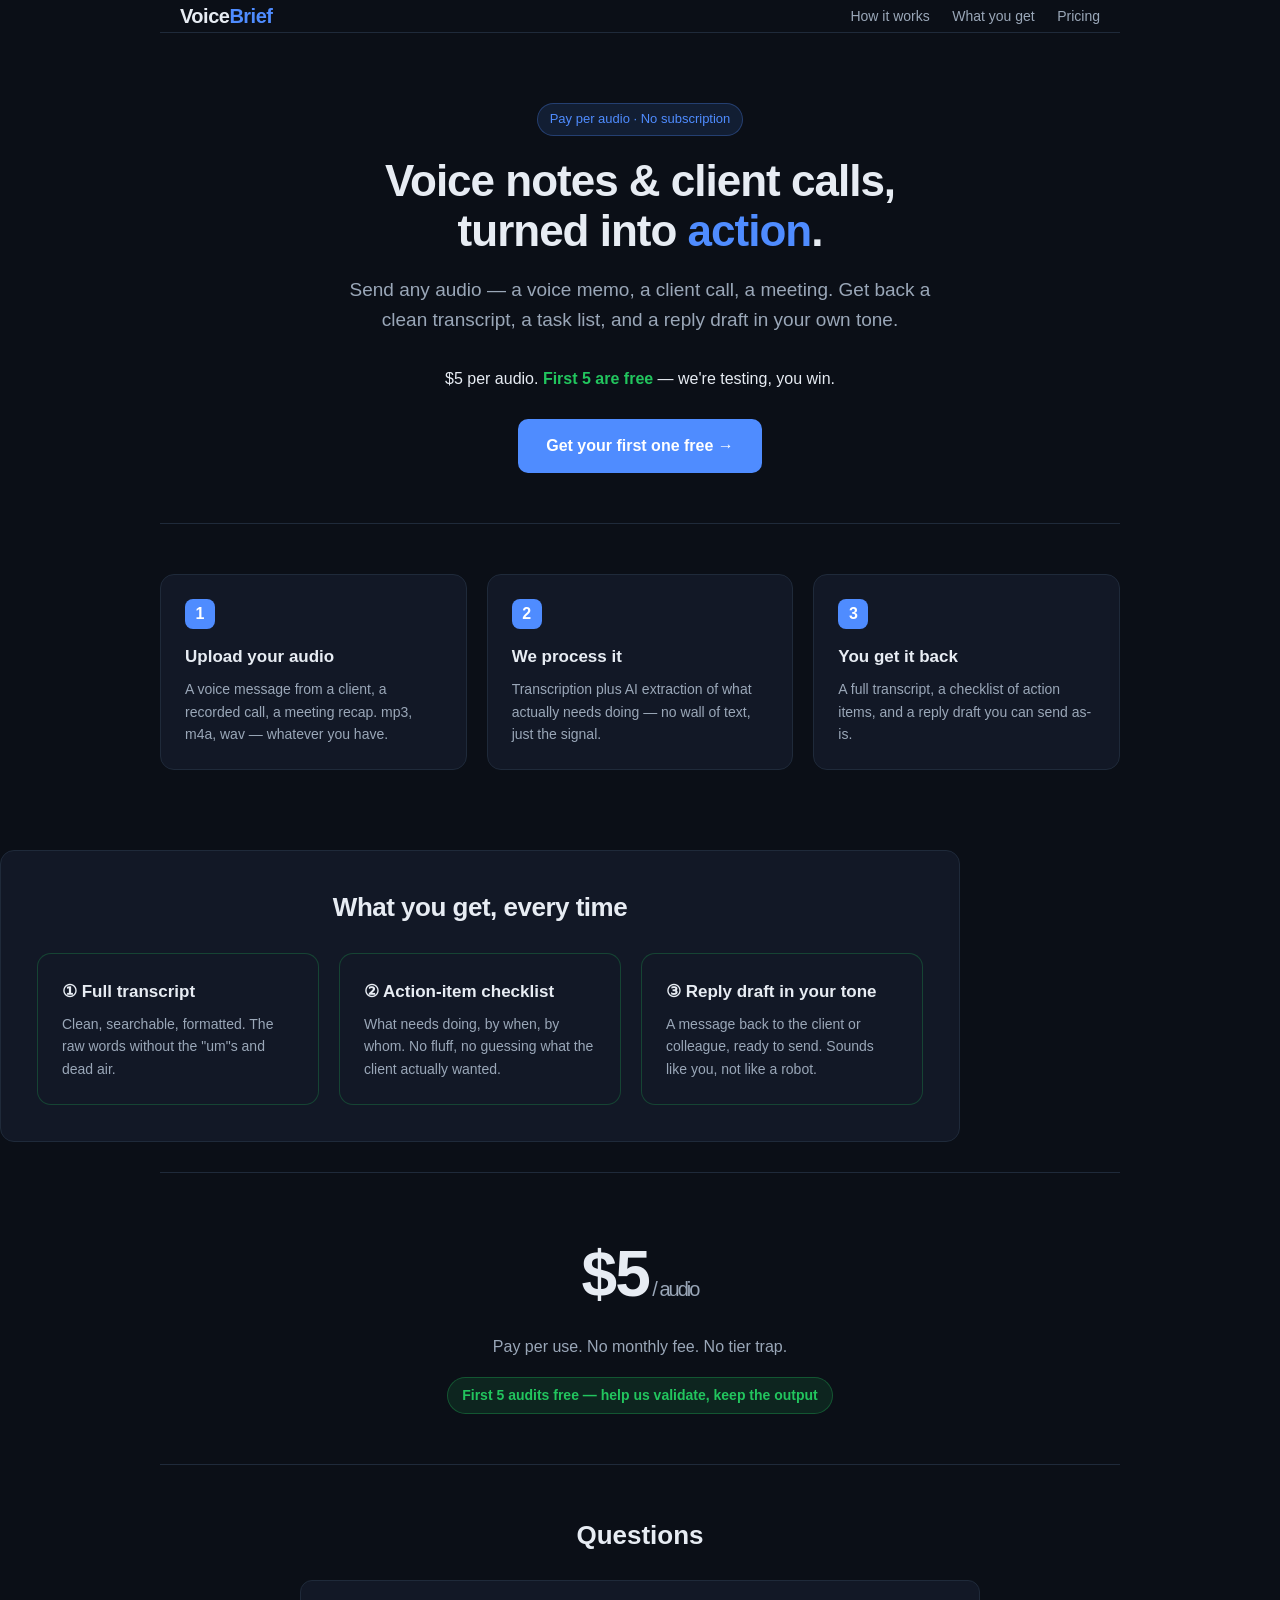
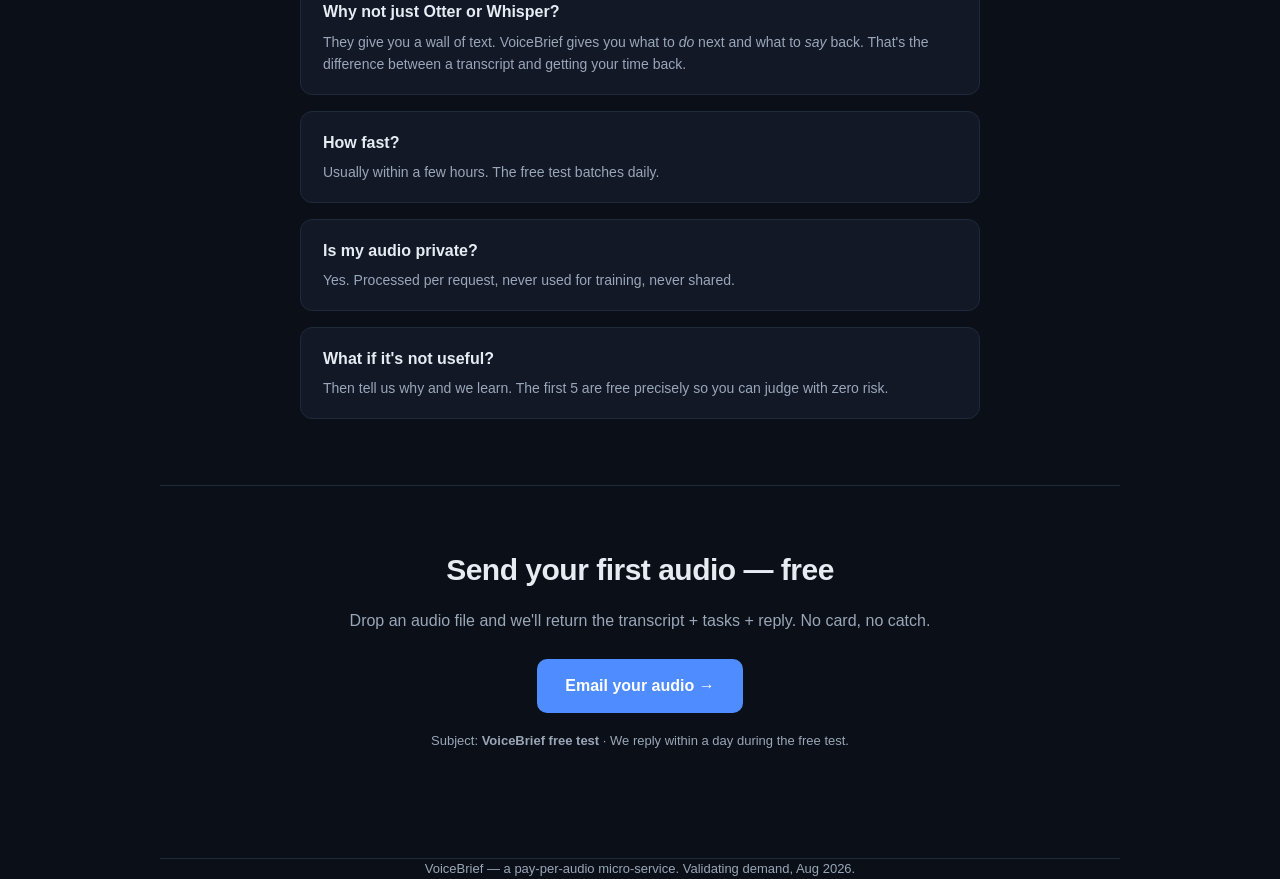
==== index.html @ fd3ccf56 "VoiceBrief landing page" ====
<!DOCTYPE html>
<html lang="en">
<head>
<meta charset="UTF-8">
<meta name="viewport" content="width=device-width, initial-scale=1.0">
<title>VoiceBrief — Voice notes & calls turned into action</title>
<style>
  :root{
    --bg:#0b0f17; --panel:#121826; --line:#1f2a3a; --txt:#e7ecf3;
    --muted:#9aa7b8; --accent:#4f8cff; --accent2:#22c55e; --warn:#f59e0b;
  }
  *{box-sizing:border-box;margin:0;padding:0}
  body{font-family:-apple-system,BlinkMacSystemFont,"Segoe UI",Roboto,Helvetica,Arial,sans-serif;
    background:var(--bg);color:var(--txt);line-height:1.6;-webkit-font-smoothing:antialiased}
  a{color:var(--accent);text-decoration:none}
  .wrap{max-width:960px;margin:0 auto;padding:0 20px}
  header{padding:22px 0;display:flex;justify-content:space-between;align-items:center;border-bottom:1px solid var(--line)}
  .logo{font-weight:800;font-size:20px;letter-spacing:-.5px}
  .logo span{color:var(--accent)}
  nav a{color:var(--muted);margin-left:18px;font-size:14px}
  .hero{padding:70px 0 50px;text-align:center}
  .badge{display:inline-block;background:rgba(79,140,255,.12);color:var(--accent);
    border:1px solid rgba(79,140,255,.3);padding:5px 12px;border-radius:999px;font-size:13px;margin-bottom:20px}
  h1{font-size:44px;line-height:1.15;letter-spacing:-1px;margin-bottom:18px}
  h1 em{font-style:normal;color:var(--accent)}
  .sub{font-size:19px;color:var(--muted);max-width:620px;margin:0 auto 30px}
  .price-line{font-size:16px;color:var(--txt);margin-bottom:28px}
  .price-line b{color:var(--accent2)}
  .cta{display:inline-block;background:var(--accent);color:#fff;padding:14px 28px;border-radius:10px;
    font-weight:700;font-size:16px;transition:.15s}
  .cta:hover{transform:translateY(-2px);box-shadow:0 8px 24px rgba(79,140,255,.35)}
  .steps{padding:50px 0;border-top:1px solid var(--line)}
  .grid3{display:grid;grid-template-columns:repeat(3,1fr);gap:20px}
  .card{background:var(--panel);border:1px solid var(--line);border-radius:14px;padding:24px}
  .card h3{font-size:17px;margin-bottom:8px}
  .card p{color:var(--muted);font-size:14px}
  .num{display:inline-flex;width:30px;height:30px;align-items:center;justify-content:center;
    background:var(--accent);color:#fff;border-radius:8px;font-weight:700;margin-bottom:14px}
  .out{background:var(--panel);border:1px solid var(--line);border-radius:14px;padding:36px;margin:30px 0}
  .out h2{font-size:26px;margin-bottom:24px;text-align:center;letter-spacing:-.5px}
  .out .grid3 .card{border-color:rgba(34,197,94,.25)}
  .pricing{padding:50px 0;border-top:1px solid var(--line);text-align:center}
  .price-big{font-size:64px;font-weight:800;letter-spacing:-2px}
  .price-big small{font-size:20px;color:var(--muted);font-weight:500}
  .pricing p{color:var(--muted);margin-top:8px}
  .free-tag{display:inline-block;background:rgba(34,197,94,.12);color:var(--accent2);
    border:1px solid rgba(34,197,94,.3);padding:6px 14px;border-radius:999px;font-size:14px;margin-top:18px;font-weight:600}
  .faq{padding:50px 0;border-top:1px solid var(--line)}
  .faq h2{font-size:26px;margin-bottom:24px;text-align:center}
  .qa{max-width:680px;margin:0 auto 16px;background:var(--panel);border:1px solid var(--line);border-radius:12px;padding:18px 22px}
  .qa b{color:var(--txt)}
  .qa p{color:var(--muted);font-size:14px;margin-top:6px}
  .cta-section{padding:60px 0 80px;text-align:center;border-top:1px solid var(--line)}
  .cta-section h2{font-size:30px;margin-bottom:14px;letter-spacing:-.5px}
  .cta-section p{color:var(--muted);margin-bottom:26px}
  footer{padding:30px 0;border-top:1px solid var(--line);color:var(--muted);font-size:13px;text-align:center}
  @media(max-width:720px){.grid3{grid-template-columns:1fr}h1{font-size:32px}.sub{font-size:17px}nav{display:none}}
</style>
</head>
<body>
<header class="wrap">
  <div class="logo">Voice<span>Brief</span></div>
  <nav>
    <a href="#how">How it works</a>
    <a href="#out">What you get</a>
    <a href="#pricing">Pricing</a>
  </nav>
</header>

<section class="hero wrap">
  <div class="badge">Pay per audio · No subscription</div>
  <h1>Voice notes &amp; client calls,<br>turned into <em>action</em>.</h1>
  <p class="sub">Send any audio — a voice memo, a client call, a meeting. Get back a clean transcript, a task list, and a reply draft in your own tone.</p>
  <p class="price-line">$5 per audio. <b>First 5 are free</b> — we're testing, you win.</p>
  <a class="cta" href="#get">Get your first one free →</a>
</section>

<section class="steps wrap" id="how">
  <div class="grid3">
    <div class="card">
      <div class="num">1</div>
      <h3>Upload your audio</h3>
      <p>A voice message from a client, a recorded call, a meeting recap. mp3, m4a, wav — whatever you have.</p>
    </div>
    <div class="card">
      <div class="num">2</div>
      <h3>We process it</h3>
      <p>Transcription plus AI extraction of what actually needs doing — no wall of text, just the signal.</p>
    </div>
    <div class="card">
      <div class="num">3</div>
      <h3>You get it back</h3>
      <p>A full transcript, a checklist of action items, and a reply draft you can send as-is.</p>
    </div>
  </div>
</section>

<section class="out wrap" id="out">
  <h2>What you get, every time</h2>
  <div class="grid3">
    <div class="card">
      <h3>① Full transcript</h3>
      <p>Clean, searchable, formatted. The raw words without the "um"s and dead air.</p>
    </div>
    <div class="card">
      <h3>② Action-item checklist</h3>
      <p>What needs doing, by when, by whom. No fluff, no guessing what the client actually wanted.</p>
    </div>
    <div class="card">
      <h3>③ Reply draft in your tone</h3>
      <p>A message back to the client or colleague, ready to send. Sounds like you, not like a robot.</p>
    </div>
  </div>
</section>

<section class="pricing wrap" id="pricing">
  <div class="price-big">$5<small> / audio</small></div>
  <p>Pay per use. No monthly fee. No tier trap.</p>
  <div class="free-tag">First 5 audits free — help us validate, keep the output</div>
</section>

<section class="faq wrap">
  <h2>Questions</h2>
  <div class="qa"><b>Why not just Otter or Whisper?</b><p>They give you a wall of text. VoiceBrief gives you what to <i>do</i> next and what to <i>say</i> back. That's the difference between a transcript and getting your time back.</p></div>
  <div class="qa"><b>How fast?</b><p>Usually within a few hours. The free test batches daily.</p></div>
  <div class="qa"><b>Is my audio private?</b><p>Yes. Processed per request, never used for training, never shared.</p></div>
  <div class="qa"><b>What if it's not useful?</b><p>Then tell us why and we learn. The first 5 are free precisely so you can judge with zero risk.</p></div>
</section>

<section class="cta-section wrap" id="get">
  <h2>Send your first audio — free</h2>
  <p>Drop an audio file and we'll return the transcript + tasks + reply. No card, no catch.</p>
  <a class="cta" href="mailto:3886136362@qq.com?subject=VoiceBrief%20free%20test">Email your audio →</a>
  <p style="margin-top:18px;font-size:13px">Subject: <b>VoiceBrief free test</b> · We reply within a day during the free test.</p>
</section>

<footer class="wrap">
  VoiceBrief — a pay-per-audio micro-service. Validating demand, Aug 2026.
</footer>
</body>
</html>
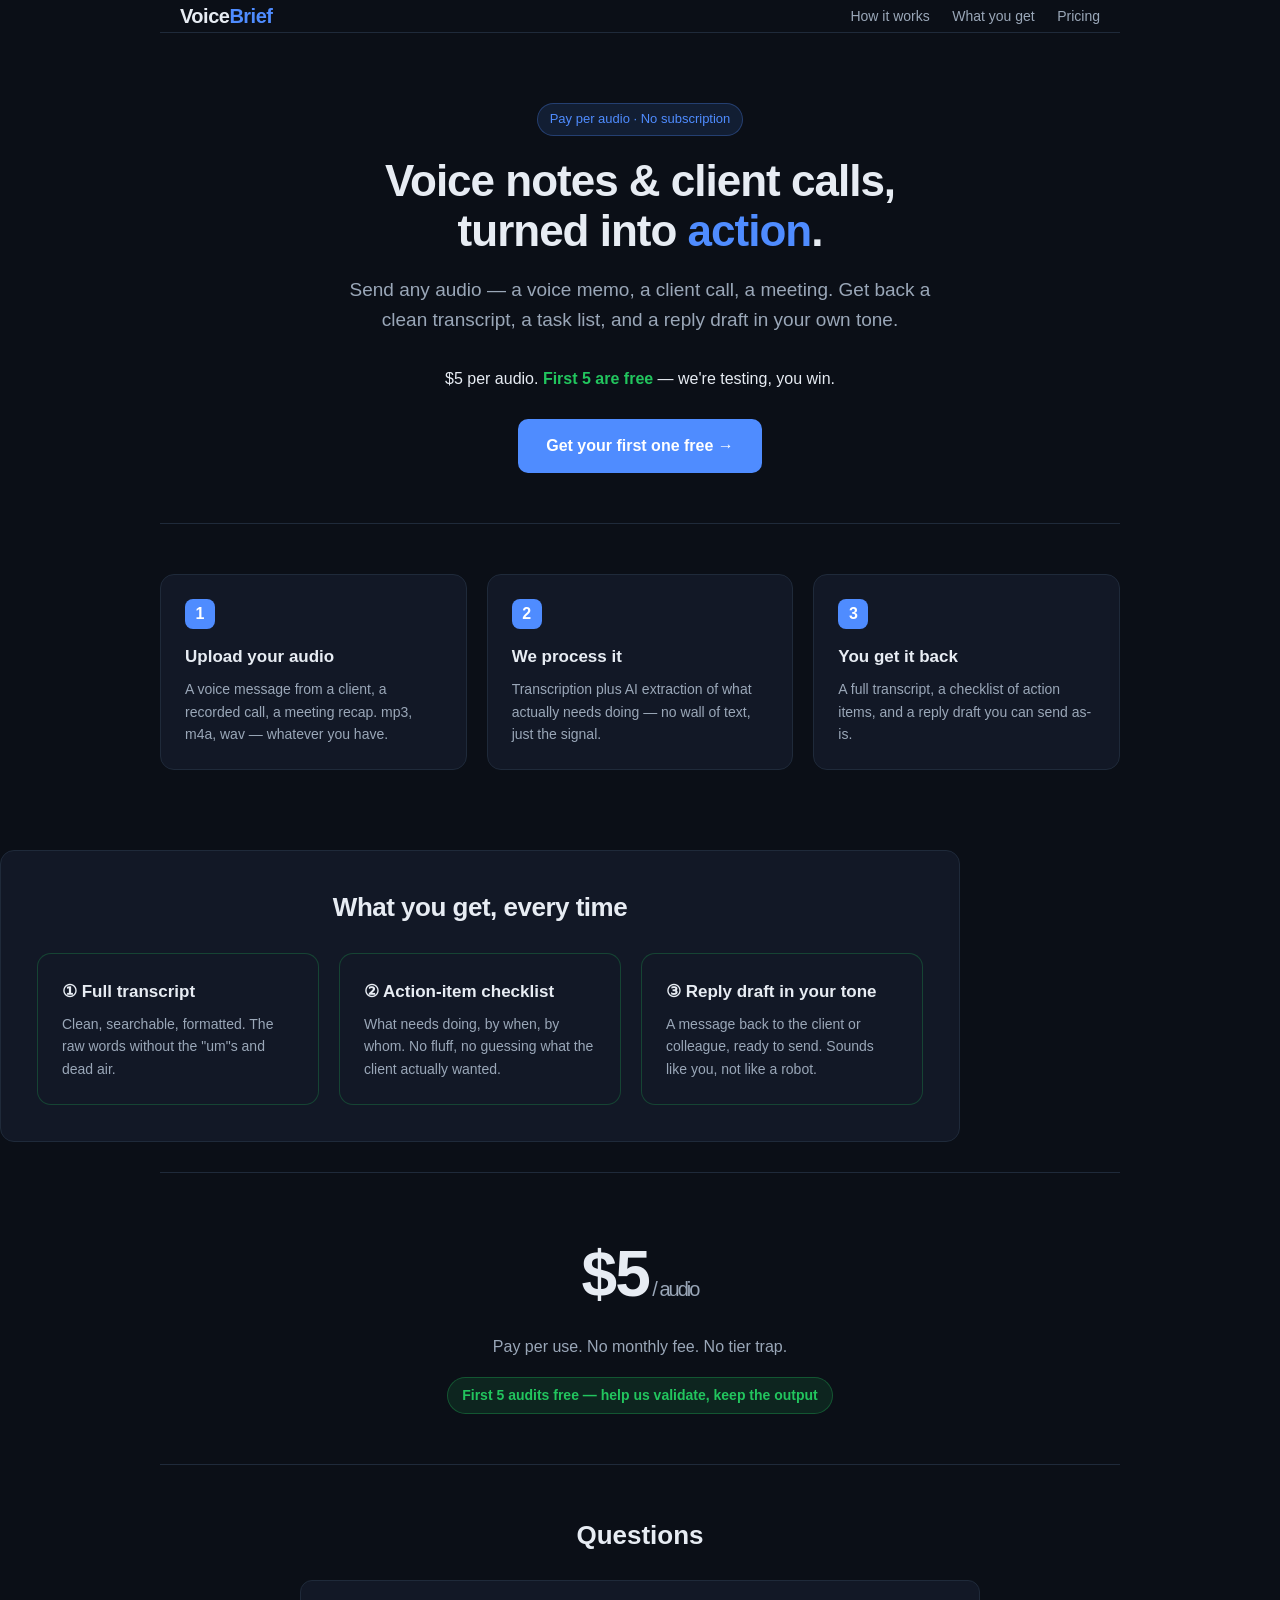
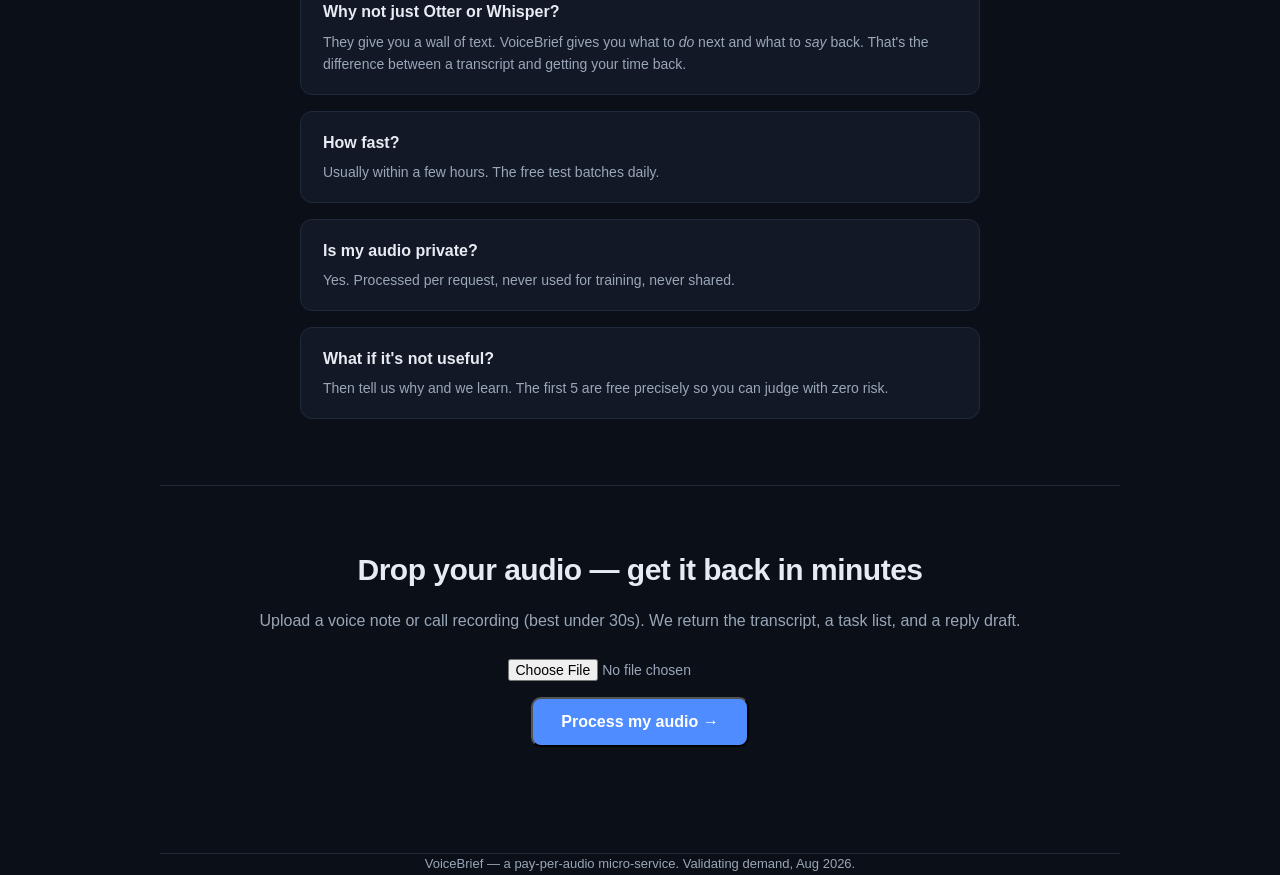
==== commit 39bde33b: "feat: upload UI + backend wiring" ====
--- a/index.html
+++ b/index.html
@@ -128,11 +128,63 @@
 </section>
 
 <section class="cta-section wrap" id="get">
-  <h2>Send your first audio — free</h2>
-  <p>Drop an audio file and we'll return the transcript + tasks + reply. No card, no catch.</p>
-  <a class="cta" href="mailto:3886136362@qq.com?subject=VoiceBrief%20free%20test">Email your audio →</a>
-  <p style="margin-top:18px;font-size:13px">Subject: <b>VoiceBrief free test</b> · We reply within a day during the free test.</p>
+  <h2>Drop your audio — get it back in minutes</h2>
+  <p>Upload a voice note or call recording (best under 30s). We return the transcript, a task list, and a reply draft.</p>
+  <div style="max-width:560px;margin:0 auto">
+    <input type="file" id="audioFile" accept="audio/*" style="display:block;margin:0 auto 16px;color:var(--muted);font-size:14px">
+    <button class="cta" id="processBtn" onclick="processAudio()">Process my audio →</button>
+    <p id="status" style="margin-top:16px;font-size:14px;color:var(--muted)"></p>
+  </div>
+  <div id="result" style="display:none;max-width:680px;margin:30px auto 0;text-align:left;
+    background:var(--panel);border:1px solid var(--line);border-radius:14px;padding:28px">
+    <h3 style="color:var(--accent2);margin-bottom:6px">Transcript</h3>
+    <p id="rTranscript" style="color:var(--muted);font-size:14px;white-space:pre-wrap;margin-bottom:20px"></p>
+    <h3 style="color:var(--accent2);margin-bottom:6px">Action items</h3>
+    <ul id="rActions" style="color:var(--txt);font-size:14px;margin:0 0 20px 18px"></ul>
+    <h3 style="color:var(--accent2);margin-bottom:6px">Reply draft</h3>
+    <div style="display:flex;gap:12px;align-items:flex-start">
+      <textarea id="rReply" readonly style="flex:1;min-height:120px;padding:14px;border:1px solid var(--line);
+        border-radius:12px;font-size:14px;font-family:inherit;background:var(--bg);color:var(--txt);resize:vertical"></textarea>
+    </div>
+    <button onclick="copyReply()" style="margin-top:12px;background:var(--accent);color:#fff;border:none;
+      font-weight:700;padding:10px 20px;border-radius:10px;cursor:pointer">Copy reply</button>
+  </div>
 </section>
+
+<script>
+function copyReply(){
+  var t=document.getElementById('rReply'); t.select(); document.execCommand('copy');
+  var b=event.target; var old=b.textContent; b.textContent='Copied!';
+  setTimeout(function(){b.textContent=old;},1500);
+}
+async function processAudio(){
+  var fileInput=document.getElementById('audioFile');
+  var status=document.getElementById('status');
+  var btn=document.getElementById('processBtn');
+  var f=fileInput.files[0];
+  if(!f){status.textContent='Please choose an audio file first.';return;}
+  if(f.size>25*1024*1024){status.textContent='File too big (max 25MB).';return;}
+  btn.disabled=true; btn.textContent='Processing…'; status.textContent='Uploading and transcribing…';
+  try{
+    var b64=await new Promise(function(res,rej){
+      var r=new FileReader(); r.onload=function(){res(r.result.split(',')[1]);}; r.onerror=rej; r.readAsDataURL(f);
+    });
+    var resp=await fetch('/api/process',{method:'POST',headers:{'Content-Type':'application/json'},
+      body:JSON.stringify({audio:b64})});
+    var data=await resp.json();
+    if(data.error){status.textContent='Error: '+data.error; btn.disabled=false; btn.textContent='Process my audio →'; return;}
+    document.getElementById('rTranscript').textContent=data.transcript||'';
+    var ul=document.getElementById('rActions'); ul.innerHTML='';
+    (data.action_items||[]).forEach(function(it){var li=document.createElement('li');li.textContent=it;ul.appendChild(li);});
+    document.getElementById('rReply').value=data.reply_draft||'';
+    document.getElementById('result').style.display='block';
+    status.textContent='Done.';
+  }catch(e){
+    status.textContent='Network error, try again.';
+  }
+  btn.disabled=false; btn.textContent='Process my audio →';
+}
+</script>
 
 <footer class="wrap">
   VoiceBrief — a pay-per-audio micro-service. Validating demand, Aug 2026.
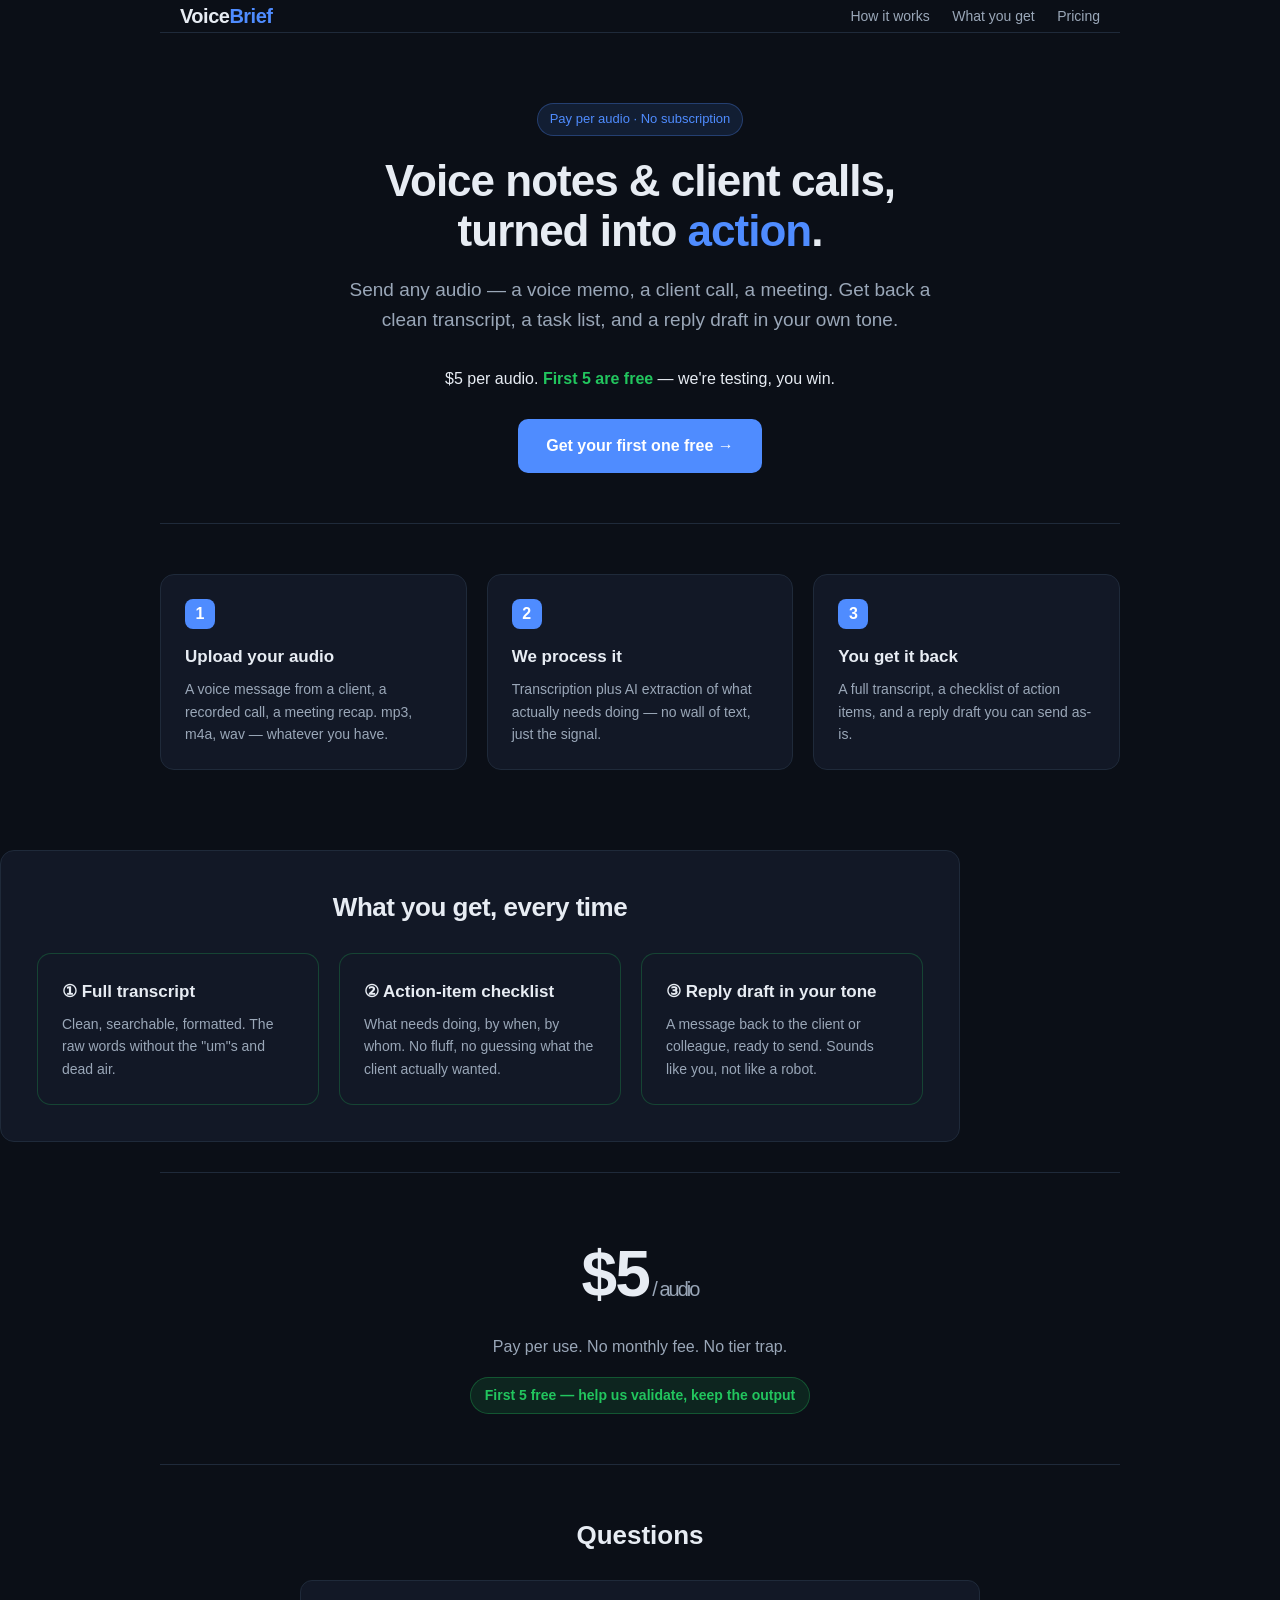
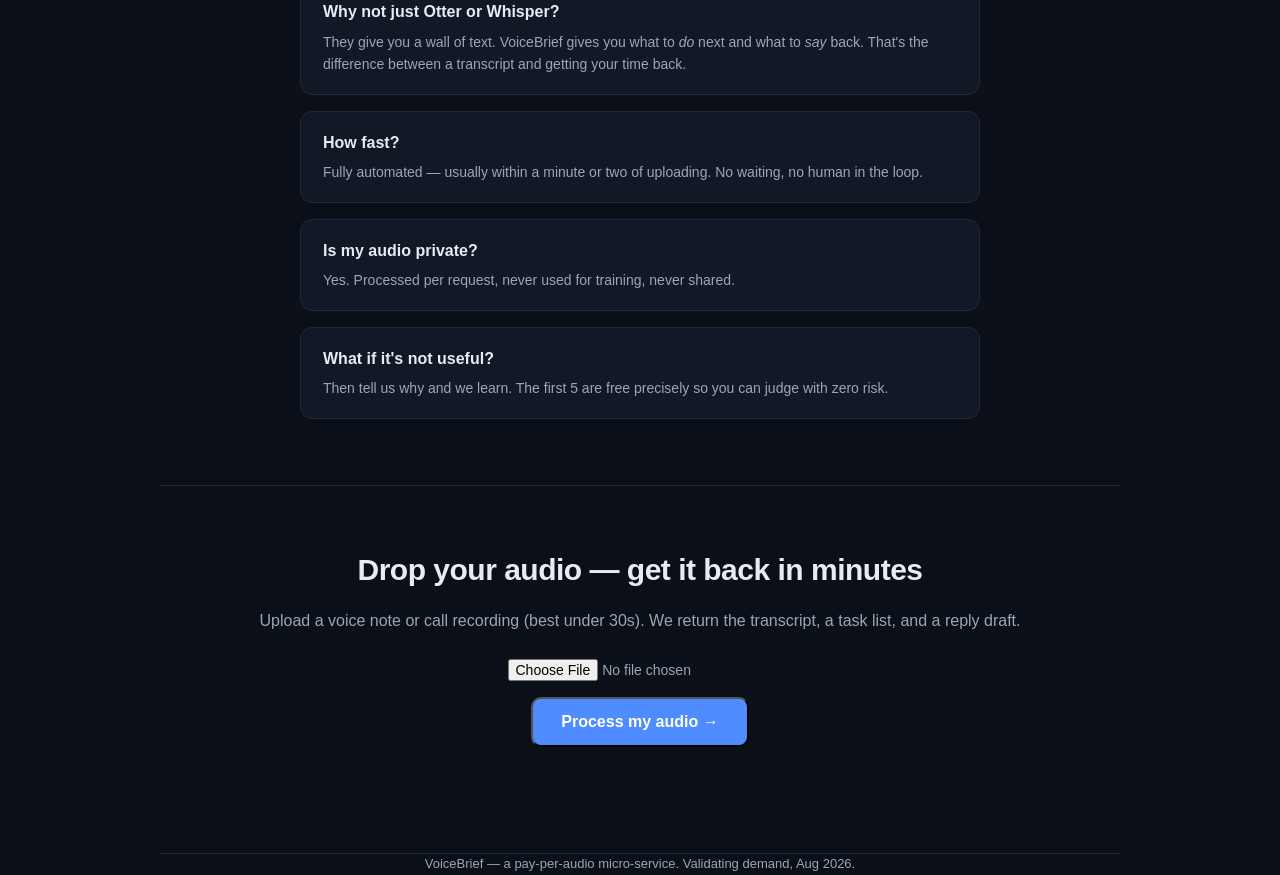
==== commit 503159ab: "fix: live-processing copy + Groq key fallback" ====
--- a/index.html
+++ b/index.html
@@ -116,13 +116,13 @@
 <section class="pricing wrap" id="pricing">
   <div class="price-big">$5<small> / audio</small></div>
   <p>Pay per use. No monthly fee. No tier trap.</p>
-  <div class="free-tag">First 5 audits free — help us validate, keep the output</div>
+  <div class="free-tag">First 5 free — help us validate, keep the output</div>
 </section>
 
 <section class="faq wrap">
   <h2>Questions</h2>
   <div class="qa"><b>Why not just Otter or Whisper?</b><p>They give you a wall of text. VoiceBrief gives you what to <i>do</i> next and what to <i>say</i> back. That's the difference between a transcript and getting your time back.</p></div>
-  <div class="qa"><b>How fast?</b><p>Usually within a few hours. The free test batches daily.</p></div>
+  <div class="qa"><b>How fast?</b><p>Fully automated — usually within a minute or two of uploading. No waiting, no human in the loop.</p></div>
   <div class="qa"><b>Is my audio private?</b><p>Yes. Processed per request, never used for training, never shared.</p></div>
   <div class="qa"><b>What if it's not useful?</b><p>Then tell us why and we learn. The first 5 are free precisely so you can judge with zero risk.</p></div>
 </section>
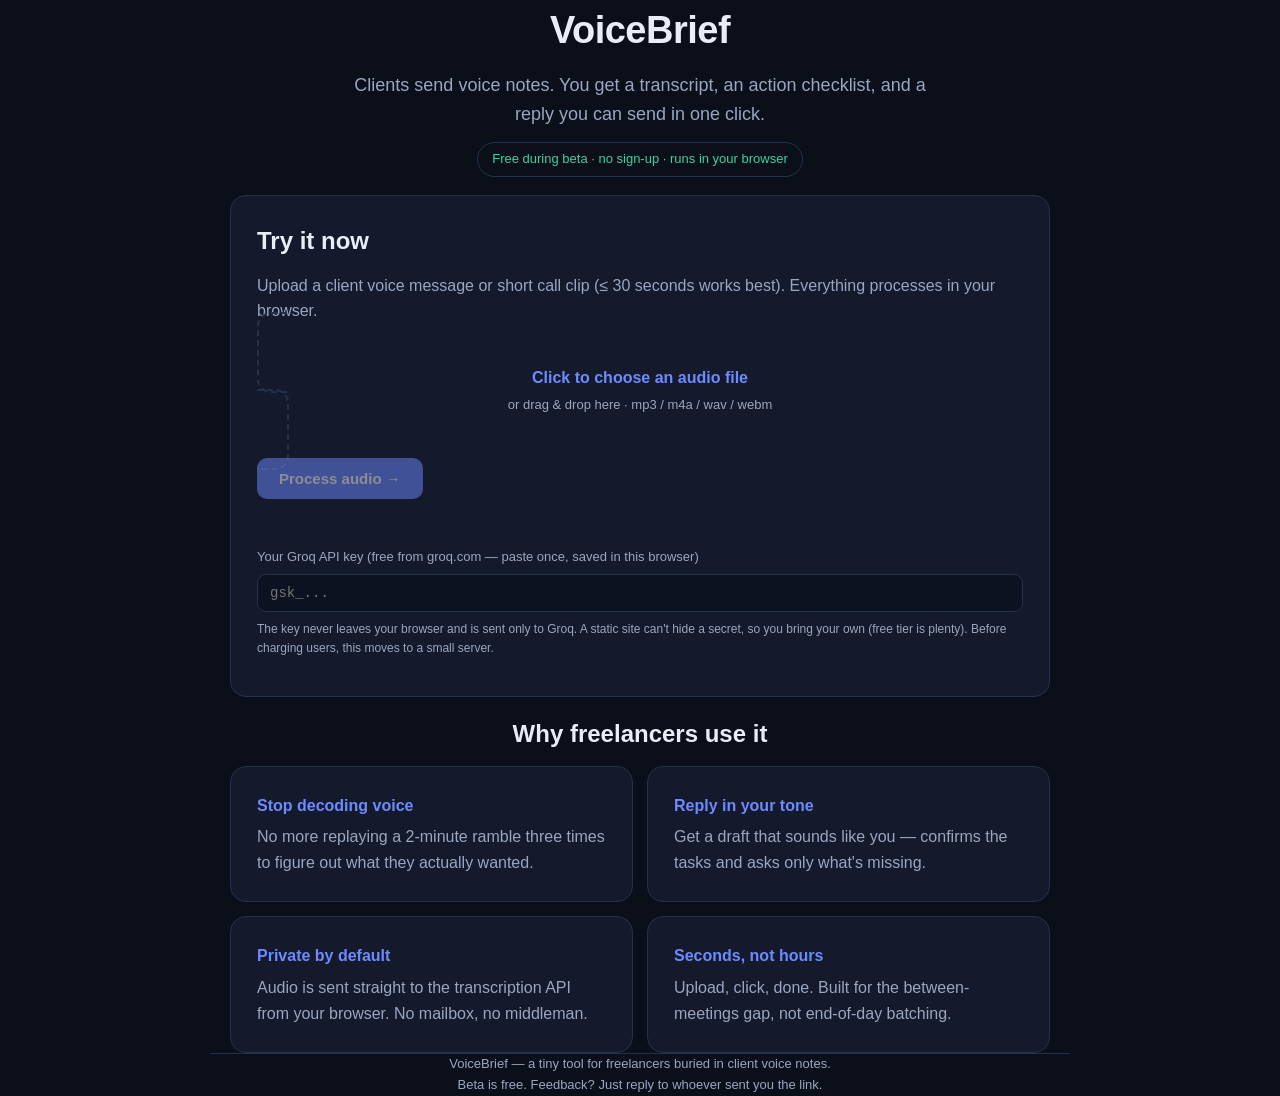
==== commit 85baf8aa: "fix: remove hardcoded key, user provides own Groq key (static-site secret constraint)" ====
--- a/index.html
+++ b/index.html
@@ -1,193 +1,201 @@
 <!DOCTYPE html>
 <html lang="en">
 <head>
-<meta charset="UTF-8">
-<meta name="viewport" content="width=device-width, initial-scale=1.0">
-<title>VoiceBrief — Voice notes & calls turned into action</title>
+<meta charset="UTF-8" />
+<meta name="viewport" content="width=device-width, initial-scale=1.0" />
+<title>VoiceBrief — turn client voice notes into a task list + reply</title>
+<meta name="description" content="Upload a client voice message or call recording. Get a transcript, an action checklist, and a ready-to-send reply draft in seconds." />
 <style>
   :root{
-    --bg:#0b0f17; --panel:#121826; --line:#1f2a3a; --txt:#e7ecf3;
-    --muted:#9aa7b8; --accent:#4f8cff; --accent2:#22c55e; --warn:#f59e0b;
+    --bg:#0b0f1a; --card:#141a2b; --ink:#e8edf7; --muted:#9aa6c0;
+    --accent:#6d8bff; --accent2:#39d3a0; --line:#26304a;
   }
-  *{box-sizing:border-box;margin:0;padding:0}
-  body{font-family:-apple-system,BlinkMacSystemFont,"Segoe UI",Roboto,Helvetica,Arial,sans-serif;
-    background:var(--bg);color:var(--txt);line-height:1.6;-webkit-font-smoothing:antialiased}
-  a{color:var(--accent);text-decoration:none}
-  .wrap{max-width:960px;margin:0 auto;padding:0 20px}
-  header{padding:22px 0;display:flex;justify-content:space-between;align-items:center;border-bottom:1px solid var(--line)}
-  .logo{font-weight:800;font-size:20px;letter-spacing:-.5px}
-  .logo span{color:var(--accent)}
-  nav a{color:var(--muted);margin-left:18px;font-size:14px}
-  .hero{padding:70px 0 50px;text-align:center}
-  .badge{display:inline-block;background:rgba(79,140,255,.12);color:var(--accent);
-    border:1px solid rgba(79,140,255,.3);padding:5px 12px;border-radius:999px;font-size:13px;margin-bottom:20px}
-  h1{font-size:44px;line-height:1.15;letter-spacing:-1px;margin-bottom:18px}
-  h1 em{font-style:normal;color:var(--accent)}
-  .sub{font-size:19px;color:var(--muted);max-width:620px;margin:0 auto 30px}
-  .price-line{font-size:16px;color:var(--txt);margin-bottom:28px}
-  .price-line b{color:var(--accent2)}
-  .cta{display:inline-block;background:var(--accent);color:#fff;padding:14px 28px;border-radius:10px;
-    font-weight:700;font-size:16px;transition:.15s}
-  .cta:hover{transform:translateY(-2px);box-shadow:0 8px 24px rgba(79,140,255,.35)}
-  .steps{padding:50px 0;border-top:1px solid var(--line)}
-  .grid3{display:grid;grid-template-columns:repeat(3,1fr);gap:20px}
-  .card{background:var(--panel);border:1px solid var(--line);border-radius:14px;padding:24px}
-  .card h3{font-size:17px;margin-bottom:8px}
-  .card p{color:var(--muted);font-size:14px}
-  .num{display:inline-flex;width:30px;height:30px;align-items:center;justify-content:center;
-    background:var(--accent);color:#fff;border-radius:8px;font-weight:700;margin-bottom:14px}
-  .out{background:var(--panel);border:1px solid var(--line);border-radius:14px;padding:36px;margin:30px 0}
-  .out h2{font-size:26px;margin-bottom:24px;text-align:center;letter-spacing:-.5px}
-  .out .grid3 .card{border-color:rgba(34,197,94,.25)}
-  .pricing{padding:50px 0;border-top:1px solid var(--line);text-align:center}
-  .price-big{font-size:64px;font-weight:800;letter-spacing:-2px}
-  .price-big small{font-size:20px;color:var(--muted);font-weight:500}
-  .pricing p{color:var(--muted);margin-top:8px}
-  .free-tag{display:inline-block;background:rgba(34,197,94,.12);color:var(--accent2);
-    border:1px solid rgba(34,197,94,.3);padding:6px 14px;border-radius:999px;font-size:14px;margin-top:18px;font-weight:600}
-  .faq{padding:50px 0;border-top:1px solid var(--line)}
-  .faq h2{font-size:26px;margin-bottom:24px;text-align:center}
-  .qa{max-width:680px;margin:0 auto 16px;background:var(--panel);border:1px solid var(--line);border-radius:12px;padding:18px 22px}
-  .qa b{color:var(--txt)}
-  .qa p{color:var(--muted);font-size:14px;margin-top:6px}
-  .cta-section{padding:60px 0 80px;text-align:center;border-top:1px solid var(--line)}
-  .cta-section h2{font-size:30px;margin-bottom:14px;letter-spacing:-.5px}
-  .cta-section p{color:var(--muted);margin-bottom:26px}
-  footer{padding:30px 0;border-top:1px solid var(--line);color:var(--muted);font-size:13px;text-align:center}
-  @media(max-width:720px){.grid3{grid-template-columns:1fr}h1{font-size:32px}.sub{font-size:17px}nav{display:none}}
+  *{box-sizing:border-box}
+  body{margin:0;font-family:-apple-system,BlinkMacSystemFont,"Segoe UI",Roboto,Helvetica,Arial,sans-serif;
+    background:var(--bg);color:var(--ink);line-height:1.6;-webkit-font-smoothing:antialiased}
+  .wrap{max-width:860px;margin:0 auto;padding:0 20px}
+  header{padding:54px 0 26px;text-align:center}
+  h1{font-size:38px;margin:0 0 10px;letter-spacing:-.5px}
+  .sub{color:var(--muted);font-size:18px;max-width:600px;margin:0 auto}
+  .pill{display:inline-block;margin-top:14px;padding:6px 14px;border:1px solid var(--line);
+    border-radius:999px;font-size:13px;color:var(--accent2)}
+  section{padding:30px 0}
+  .card{background:var(--card);border:1px solid var(--line);border-radius:16px;padding:26px;margin:18px 0}
+  h2{font-size:24px;margin:0 0 12px}
+  .drop{border:2px dashed var(--line);border-radius:14px;padding:30px;text-align:center;cursor:pointer;transition:.2s}
+  .drop:hover{border-color:var(--accent);background:#101728}
+  .drop b{color:var(--accent)}
+  input[type=file]{display:none}
+  .row{display:flex;gap:12px;flex-wrap:wrap;align-items:center;margin-top:16px}
+  button{background:var(--accent);color:#fff;border:0;border-radius:10px;padding:12px 22px;
+    font-size:15px;font-weight:600;cursor:pointer;transition:.15s}
+  button:hover{filter:brightness(1.08)}
+  button:disabled{opacity:.5;cursor:not-allowed}
+  .ghost{background:transparent;border:1px solid var(--line);color:var(--ink)}
+  .status{margin-top:14px;font-size:14px;color:var(--muted);min-height:20px}
+  .err{color:#ff7b7b}
+  label.fld{display:block;font-size:13px;color:var(--muted);margin:14px 0 6px}
+  input[type=text],input[type=password]{width:100%;background:#0c1220;border:1px solid var(--line);
+    color:var(--ink);border-radius:9px;padding:10px 12px;font-size:14px;font-family:monospace}
+  .result{margin-top:22px}
+  .block{background:#0c1220;border:1px solid var(--line);border-radius:12px;padding:18px;margin:12px 0}
+  .block h3{margin:0 0 10px;font-size:15px;color:var(--accent2);text-transform:uppercase;letter-spacing:.5px}
+  ul{margin:0;padding-left:20px}
+  li{margin:6px 0}
+  .reply{white-space:pre-wrap}
+  .copy{float:right;font-size:12px;padding:5px 10px}
+  .feat{display:grid;grid-template-columns:1fr 1fr;gap:14px}
+  .feat .card{margin:0}
+  .feat h3{color:var(--accent);font-size:16px;margin:0 0 6px}
+  footer{padding:34px 0 60px;color:var(--muted);font-size:13px;text-align:center;border-top:1px solid var(--line);margin-top:20px}
+  .note{font-size:12px;color:var(--muted);margin-top:8px}
+  @media(max-width:620px){.feat{grid-template-columns:1fr}h1{font-size:30px}}
 </style>
 </head>
 <body>
 <header class="wrap">
-  <div class="logo">Voice<span>Brief</span></div>
-  <nav>
-    <a href="#how">How it works</a>
-    <a href="#out">What you get</a>
-    <a href="#pricing">Pricing</a>
-  </nav>
+  <h1>VoiceBrief</h1>
+  <p class="sub">Clients send voice notes. You get a transcript, an action checklist, and a reply you can send in one click.</p>
+  <span class="pill">Free during beta · no sign-up · runs in your browser</span>
 </header>
 
-<section class="hero wrap">
-  <div class="badge">Pay per audio · No subscription</div>
-  <h1>Voice notes &amp; client calls,<br>turned into <em>action</em>.</h1>
-  <p class="sub">Send any audio — a voice memo, a client call, a meeting. Get back a clean transcript, a task list, and a reply draft in your own tone.</p>
-  <p class="price-line">$5 per audio. <b>First 5 are free</b> — we're testing, you win.</p>
-  <a class="cta" href="#get">Get your first one free →</a>
-</section>
-
-<section class="steps wrap" id="how">
-  <div class="grid3">
-    <div class="card">
-      <div class="num">1</div>
-      <h3>Upload your audio</h3>
-      <p>A voice message from a client, a recorded call, a meeting recap. mp3, m4a, wav — whatever you have.</p>
+<section class="wrap">
+  <div class="card">
+    <h2>Try it now</h2>
+    <p style="color:var(--muted);margin-top:0">Upload a client voice message or short call clip (≤ 30 seconds works best). Everything processes in your browser.</p>
+    <label class="drop" id="drop">
+      <input type="file" id="file" accept="audio/*" />
+      <div><b>Click to choose an audio file</b><br><span style="color:var(--muted);font-size:13px">or drag &amp; drop here · mp3 / m4a / wav / webm</span></div>
+    </label>
+    <div class="row">
+      <button id="go" disabled>Process audio →</button>
+      <span id="fname" style="color:var(--muted);font-size:13px"></span>
     </div>
-    <div class="card">
-      <div class="num">2</div>
-      <h3>We process it</h3>
-      <p>Transcription plus AI extraction of what actually needs doing — no wall of text, just the signal.</p>
-    </div>
-    <div class="card">
-      <div class="num">3</div>
-      <h3>You get it back</h3>
-      <p>A full transcript, a checklist of action items, and a reply draft you can send as-is.</p>
+    <div class="status" id="status"></div>
+
+    <label class="fld">Your Groq API key (free from groq.com — paste once, saved in this browser)</label>
+    <input type="password" id="key" placeholder="gsk_..." />
+    <p class="note">The key never leaves your browser and is sent only to Groq. A static site can't hide a secret, so you bring your own (free tier is plenty). Before charging users, this moves to a small server.</p>
+
+    <div class="result" id="result" style="display:none">
+      <div class="block">
+        <h3>Transcript</h3>
+        <div id="transcript" class="reply"></div>
+      </div>
+      <div class="block">
+        <h3>Action items</h3>
+        <ul id="actions"></ul>
+      </div>
+      <div class="block">
+        <button class="copy ghost" id="copyReply">Copy reply</button>
+        <h3>Reply draft</h3>
+        <div id="reply" class="reply"></div>
+      </div>
     </div>
   </div>
 </section>
 
-<section class="out wrap" id="out">
-  <h2>What you get, every time</h2>
-  <div class="grid3">
-    <div class="card">
-      <h3>① Full transcript</h3>
-      <p>Clean, searchable, formatted. The raw words without the "um"s and dead air.</p>
-    </div>
-    <div class="card">
-      <h3>② Action-item checklist</h3>
-      <p>What needs doing, by when, by whom. No fluff, no guessing what the client actually wanted.</p>
-    </div>
-    <div class="card">
-      <h3>③ Reply draft in your tone</h3>
-      <p>A message back to the client or colleague, ready to send. Sounds like you, not like a robot.</p>
-    </div>
+<section class="wrap">
+  <h2 style="text-align:center">Why freelancers use it</h2>
+  <div class="feat">
+    <div class="card"><h3>Stop decoding voice</h3><p style="color:var(--muted);margin:0">No more replaying a 2-minute ramble three times to figure out what they actually wanted.</p></div>
+    <div class="card"><h3>Reply in your tone</h3><p style="color:var(--muted);margin:0">Get a draft that sounds like you — confirms the tasks and asks only what's missing.</p></div>
+    <div class="card"><h3>Private by default</h3><p style="color:var(--muted);margin:0">Audio is sent straight to the transcription API from your browser. No mailbox, no middleman.</p></div>
+    <div class="card"><h3>Seconds, not hours</h3><p style="color:var(--muted);margin:0">Upload, click, done. Built for the between-meetings gap, not end-of-day batching.</p></div>
   </div>
 </section>
 
-<section class="pricing wrap" id="pricing">
-  <div class="price-big">$5<small> / audio</small></div>
-  <p>Pay per use. No monthly fee. No tier trap.</p>
-  <div class="free-tag">First 5 free — help us validate, keep the output</div>
-</section>
-
-<section class="faq wrap">
-  <h2>Questions</h2>
-  <div class="qa"><b>Why not just Otter or Whisper?</b><p>They give you a wall of text. VoiceBrief gives you what to <i>do</i> next and what to <i>say</i> back. That's the difference between a transcript and getting your time back.</p></div>
-  <div class="qa"><b>How fast?</b><p>Fully automated — usually within a minute or two of uploading. No waiting, no human in the loop.</p></div>
-  <div class="qa"><b>Is my audio private?</b><p>Yes. Processed per request, never used for training, never shared.</p></div>
-  <div class="qa"><b>What if it's not useful?</b><p>Then tell us why and we learn. The first 5 are free precisely so you can judge with zero risk.</p></div>
-</section>
-
-<section class="cta-section wrap" id="get">
-  <h2>Drop your audio — get it back in minutes</h2>
-  <p>Upload a voice note or call recording (best under 30s). We return the transcript, a task list, and a reply draft.</p>
-  <div style="max-width:560px;margin:0 auto">
-    <input type="file" id="audioFile" accept="audio/*" style="display:block;margin:0 auto 16px;color:var(--muted);font-size:14px">
-    <button class="cta" id="processBtn" onclick="processAudio()">Process my audio →</button>
-    <p id="status" style="margin-top:16px;font-size:14px;color:var(--muted)"></p>
-  </div>
-  <div id="result" style="display:none;max-width:680px;margin:30px auto 0;text-align:left;
-    background:var(--panel);border:1px solid var(--line);border-radius:14px;padding:28px">
-    <h3 style="color:var(--accent2);margin-bottom:6px">Transcript</h3>
-    <p id="rTranscript" style="color:var(--muted);font-size:14px;white-space:pre-wrap;margin-bottom:20px"></p>
-    <h3 style="color:var(--accent2);margin-bottom:6px">Action items</h3>
-    <ul id="rActions" style="color:var(--txt);font-size:14px;margin:0 0 20px 18px"></ul>
-    <h3 style="color:var(--accent2);margin-bottom:6px">Reply draft</h3>
-    <div style="display:flex;gap:12px;align-items:flex-start">
-      <textarea id="rReply" readonly style="flex:1;min-height:120px;padding:14px;border:1px solid var(--line);
-        border-radius:12px;font-size:14px;font-family:inherit;background:var(--bg);color:var(--txt);resize:vertical"></textarea>
-    </div>
-    <button onclick="copyReply()" style="margin-top:12px;background:var(--accent);color:#fff;border:none;
-      font-weight:700;padding:10px 20px;border-radius:10px;cursor:pointer">Copy reply</button>
-  </div>
-</section>
+<footer class="wrap">
+  VoiceBrief — a tiny tool for freelancers buried in client voice notes.<br>
+  Beta is free. Feedback? Just reply to whoever sent you the link.
+</footer>
 
 <script>
-function copyReply(){
-  var t=document.getElementById('rReply'); t.select(); document.execCommand('copy');
-  var b=event.target; var old=b.textContent; b.textContent='Copied!';
-  setTimeout(function(){b.textContent=old;},1500);
+// Static site can't hide a secret, so the user provides their own Groq key.
+// Remember it in this browser so they only paste once.
+const keyInput = document.getElementById('key');
+const SAVED = localStorage.getItem('vb_groq_key');
+if (SAVED) keyInput.value = SAVED;
+keyInput.addEventListener('change', () => localStorage.setItem('vb_groq_key', keyInput.value.trim()));
+
+const fileInput = document.getElementById('file');
+const goBtn = document.getElementById('go');
+const statusEl = document.getElementById('status');
+const drop = document.getElementById('drop');
+const fnameEl = document.getElementById('fname');
+let chosenFile = null;
+
+fileInput.addEventListener('change', e => {
+  chosenFile = e.target.files[0];
+  if (chosenFile) { goBtn.disabled = false; fnameEl.textContent = chosenFile.name; statusEl.textContent=''; }
+});
+['dragover','dragenter'].forEach(ev=>drop.addEventListener(ev,e=>{e.preventDefault();drop.style.borderColor='var(--accent)'}));
+['dragleave','drop'].forEach(ev=>drop.addEventListener(ev,e=>{e.preventDefault();drop.style.borderColor='var(--line)'}));
+drop.addEventListener('drop', e => {
+  if (e.dataTransfer.files[0]) { chosenFile = e.dataTransfer.files[0]; goBtn.disabled=false; fnameEl.textContent=chosenFile.name; }
+});
+
+function setStatus(msg, isErr){ statusEl.textContent = msg; statusEl.className = 'status' + (isErr?' err':''); }
+
+async function transcribe(key, file){
+  const fd = new FormData();
+  fd.append('model','whisper-large-v3');
+  fd.append('file', file);
+  const r = await fetch('https://api.groq.com/openai/v1/audio/transcriptions',{
+    method:'POST', headers:{Authorization:'Bearer '+key}, body:fd
+  });
+  if(!r.ok){ const t=await r.text(); throw new Error('Transcription failed: '+t.slice(0,200)); }
+  const j = await r.json();
+  return j.text || '';
 }
-async function processAudio(){
-  var fileInput=document.getElementById('audioFile');
-  var status=document.getElementById('status');
-  var btn=document.getElementById('processBtn');
-  var f=fileInput.files[0];
-  if(!f){status.textContent='Please choose an audio file first.';return;}
-  if(f.size>25*1024*1024){status.textContent='File too big (max 25MB).';return;}
-  btn.disabled=true; btn.textContent='Processing…'; status.textContent='Uploading and transcribing…';
+
+async function draft(key, transcript){
+  const sys = "You are an assistant for freelancers. Given a transcript of a client voice message, return strict JSON with exactly two keys: 'action_items' (an array of short strings, each a concrete task, include any deadline mentioned) and 'reply_draft' (a short, natural professional reply the freelancer can send — confirm the tasks, friendly tone, and ask only the clarifying question that is genuinely missing).";
+  const r = await fetch('https://api.groq.com/openai/v1/chat/completions',{
+    method:'POST',
+    headers:{Authorization:'Bearer '+key,'Content-Type':'application/json'},
+    body: JSON.stringify({
+      model:'llama-3.3-70b-versatile',
+      response_format:{type:'json_object'},
+      messages:[
+        {role:'system',content:sys},
+        {role:'user',content:transcript}
+      ]
+    })
+  });
+  if(!r.ok){ const t=await r.text(); throw new Error('Draft failed: '+t.slice(0,200)); }
+  const j = await r.json();
+  return JSON.parse(j.choices[0].message.content);
+}
+
+goBtn.addEventListener('click', async () => {
+  const key = document.getElementById('key').value.trim();
+  if(!key){ setStatus('Please enter a Groq API key.', true); return; }
+  if(!chosenFile){ setStatus('Choose an audio file first.', true); return; }
+  goBtn.disabled = true;
   try{
-    var b64=await new Promise(function(res,rej){
-      var r=new FileReader(); r.onload=function(){res(r.result.split(',')[1]);}; r.onerror=rej; r.readAsDataURL(f);
-    });
-    var resp=await fetch('/api/process',{method:'POST',headers:{'Content-Type':'application/json'},
-      body:JSON.stringify({audio:b64})});
-    var data=await resp.json();
-    if(data.error){status.textContent='Error: '+data.error; btn.disabled=false; btn.textContent='Process my audio →'; return;}
-    document.getElementById('rTranscript').textContent=data.transcript||'';
-    var ul=document.getElementById('rActions'); ul.innerHTML='';
-    (data.action_items||[]).forEach(function(it){var li=document.createElement('li');li.textContent=it;ul.appendChild(li);});
-    document.getElementById('rReply').value=data.reply_draft||'';
+    setStatus('Transcribing audio…');
+    const tx = await transcribe(key, chosenFile);
+    if(!tx.trim()){ setStatus('No speech detected. Try a clearer clip.', true); goBtn.disabled=false; return; }
+    document.getElementById('transcript').textContent = tx;
+    setStatus('Drafting your reply…');
+    const out = await draft(key, tx);
+    const ul = document.getElementById('actions'); ul.innerHTML='';
+    (out.action_items||[]).forEach(it=>{ const li=document.createElement('li'); li.textContent=it; ul.appendChild(li); });
+    document.getElementById('reply').textContent = out.reply_draft || '';
     document.getElementById('result').style.display='block';
-    status.textContent='Done.';
-  }catch(e){
-    status.textContent='Network error, try again.';
+    setStatus('Done.');
+  }catch(err){
+    setStatus(err.message, true);
+  }finally{
+    goBtn.disabled = false;
   }
-  btn.disabled=false; btn.textContent='Process my audio →';
-}
+});
+
+document.getElementById('copyReply').addEventListener('click', () => {
+  const t = document.getElementById('reply').textContent;
+  navigator.clipboard.writeText(t).then(()=>{ setStatus('Reply copied.'); });
+});
 </script>
-
-<footer class="wrap">
-  VoiceBrief — a pay-per-audio micro-service. Validating demand, Aug 2026.
-</footer>
 </body>
 </html>
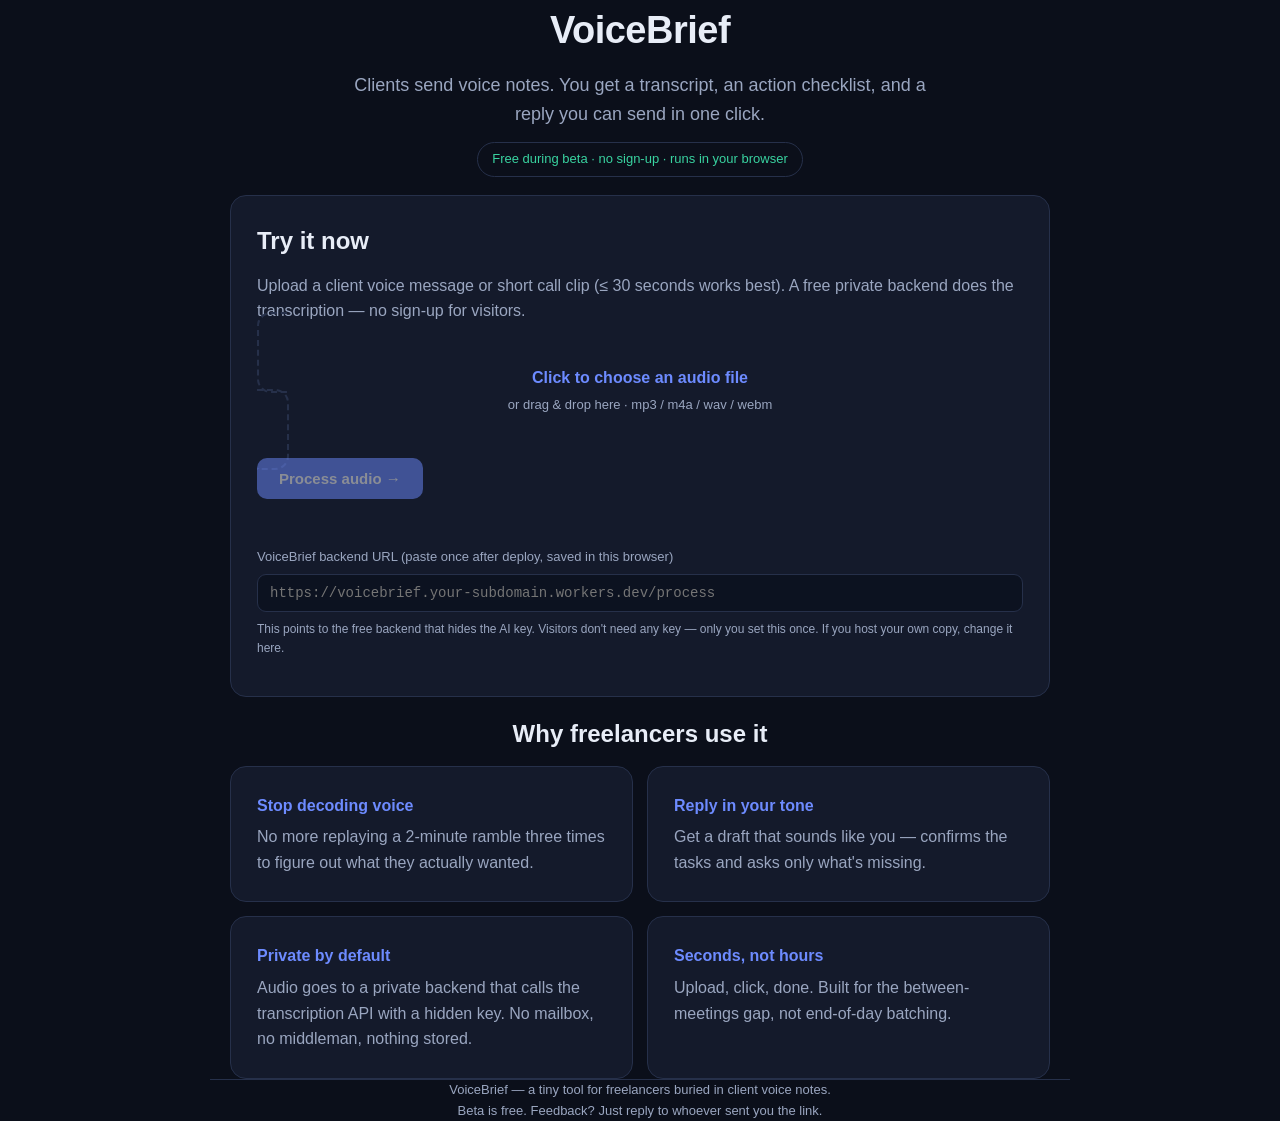
==== commit 39a5784e: "feat: move AI key to Cloudflare Worker backend (key hidden from visitors)" ====
--- a/index.html
+++ b/index.html
@@ -62,7 +62,7 @@
 <section class="wrap">
   <div class="card">
     <h2>Try it now</h2>
-    <p style="color:var(--muted);margin-top:0">Upload a client voice message or short call clip (≤ 30 seconds works best). Everything processes in your browser.</p>
+    <p style="color:var(--muted);margin-top:0">Upload a client voice message or short call clip (≤ 30 seconds works best). A free private backend does the transcription — no sign-up for visitors.</p>
     <label class="drop" id="drop">
       <input type="file" id="file" accept="audio/*" />
       <div><b>Click to choose an audio file</b><br><span style="color:var(--muted);font-size:13px">or drag &amp; drop here · mp3 / m4a / wav / webm</span></div>
@@ -73,9 +73,9 @@
     </div>
     <div class="status" id="status"></div>
 
-    <label class="fld">Your Groq API key (free from groq.com — paste once, saved in this browser)</label>
-    <input type="password" id="key" placeholder="gsk_..." />
-    <p class="note">The key never leaves your browser and is sent only to Groq. A static site can't hide a secret, so you bring your own (free tier is plenty). Before charging users, this moves to a small server.</p>
+    <label class="fld">VoiceBrief backend URL (paste once after deploy, saved in this browser)</label>
+    <input type="text" id="api" placeholder="https://voicebrief.your-subdomain.workers.dev/process" />
+    <p class="note">This points to the free backend that hides the AI key. Visitors don't need any key — only you set this once. If you host your own copy, change it here.</p>
 
     <div class="result" id="result" style="display:none">
       <div class="block">
@@ -100,7 +100,7 @@
   <div class="feat">
     <div class="card"><h3>Stop decoding voice</h3><p style="color:var(--muted);margin:0">No more replaying a 2-minute ramble three times to figure out what they actually wanted.</p></div>
     <div class="card"><h3>Reply in your tone</h3><p style="color:var(--muted);margin:0">Get a draft that sounds like you — confirms the tasks and asks only what's missing.</p></div>
-    <div class="card"><h3>Private by default</h3><p style="color:var(--muted);margin:0">Audio is sent straight to the transcription API from your browser. No mailbox, no middleman.</p></div>
+    <div class="card"><h3>Private by default</h3><p style="color:var(--muted);margin:0">Audio goes to a private backend that calls the transcription API with a hidden key. No mailbox, no middleman, nothing stored.</p></div>
     <div class="card"><h3>Seconds, not hours</h3><p style="color:var(--muted);margin:0">Upload, click, done. Built for the between-meetings gap, not end-of-day batching.</p></div>
   </div>
 </section>
@@ -111,12 +111,12 @@
 </footer>
 
 <script>
-// Static site can't hide a secret, so the user provides their own Groq key.
-// Remember it in this browser so they only paste once.
-const keyInput = document.getElementById('key');
-const SAVED = localStorage.getItem('vb_groq_key');
-if (SAVED) keyInput.value = SAVED;
-keyInput.addEventListener('change', () => localStorage.setItem('vb_groq_key', keyInput.value.trim()));
+// The backend (Cloudflare Worker) holds the AI key. Visitor just pastes the
+// backend URL once; it's remembered in this browser.
+const apiInput = document.getElementById('api');
+const SAVED_API = localStorage.getItem('vb_api');
+if (SAVED_API) apiInput.value = SAVED_API;
+apiInput.addEventListener('change', () => localStorage.setItem('vb_api', apiInput.value.trim()));
 
 const fileInput = document.getElementById('file');
 const goBtn = document.getElementById('go');
@@ -137,49 +137,37 @@
 
 function setStatus(msg, isErr){ statusEl.textContent = msg; statusEl.className = 'status' + (isErr?' err':''); }
 
-async function transcribe(key, file){
-  const fd = new FormData();
-  fd.append('model','whisper-large-v3');
-  fd.append('file', file);
-  const r = await fetch('https://api.groq.com/openai/v1/audio/transcriptions',{
-    method:'POST', headers:{Authorization:'Bearer '+key}, body:fd
+async function readFileAsDataURL(file){
+  return new Promise((res, rej) => {
+    const fr = new FileReader();
+    fr.onload = () => res(fr.result);
+    fr.onerror = rej;
+    fr.readAsDataURL(file);
   });
-  if(!r.ok){ const t=await r.text(); throw new Error('Transcription failed: '+t.slice(0,200)); }
-  const j = await r.json();
-  return j.text || '';
 }
 
-async function draft(key, transcript){
-  const sys = "You are an assistant for freelancers. Given a transcript of a client voice message, return strict JSON with exactly two keys: 'action_items' (an array of short strings, each a concrete task, include any deadline mentioned) and 'reply_draft' (a short, natural professional reply the freelancer can send — confirm the tasks, friendly tone, and ask only the clarifying question that is genuinely missing).";
-  const r = await fetch('https://api.groq.com/openai/v1/chat/completions',{
+async function processAudio(apiUrl, dataURL, mime){
+  const r = await fetch(apiUrl, {
     method:'POST',
-    headers:{Authorization:'Bearer '+key,'Content-Type':'application/json'},
-    body: JSON.stringify({
-      model:'llama-3.3-70b-versatile',
-      response_format:{type:'json_object'},
-      messages:[
-        {role:'system',content:sys},
-        {role:'user',content:transcript}
-      ]
-    })
+    headers:{'Content-Type':'application/json'},
+    body: JSON.stringify({ audio: dataURL, mime })
   });
-  if(!r.ok){ const t=await r.text(); throw new Error('Draft failed: '+t.slice(0,200)); }
-  const j = await r.json();
-  return JSON.parse(j.choices[0].message.content);
+  if(!r.ok){ const t=await r.text(); throw new Error('Backend error: '+t.slice(0,200)); }
+  return await r.json();
 }
 
 goBtn.addEventListener('click', async () => {
-  const key = document.getElementById('key').value.trim();
-  if(!key){ setStatus('Please enter a Groq API key.', true); return; }
+  const apiUrl = (document.getElementById('api').value.trim() || '').replace(/\/$/, '') + '/process';
+  if(!document.getElementById('api').value.trim()){ setStatus('Paste the VoiceBrief backend URL first (see the note above).', true); return; }
   if(!chosenFile){ setStatus('Choose an audio file first.', true); return; }
   goBtn.disabled = true;
   try{
-    setStatus('Transcribing audio…');
-    const tx = await transcribe(key, chosenFile);
-    if(!tx.trim()){ setStatus('No speech detected. Try a clearer clip.', true); goBtn.disabled=false; return; }
-    document.getElementById('transcript').textContent = tx;
-    setStatus('Drafting your reply…');
-    const out = await draft(key, tx);
+    setStatus('Reading audio…');
+    const dataURL = await readFileAsDataURL(chosenFile);
+    setStatus('Transcribing + drafting…');
+    const out = await processAudio(apiUrl, dataURL, chosenFile.type || 'audio/webm');
+    if(!out.transcript || !out.transcript.trim()){ setStatus('No speech detected. Try a clearer clip.', true); goBtn.disabled=false; return; }
+    document.getElementById('transcript').textContent = out.transcript;
     const ul = document.getElementById('actions'); ul.innerHTML='';
     (out.action_items||[]).forEach(it=>{ const li=document.createElement('li'); li.textContent=it; ul.appendChild(li); });
     document.getElementById('reply').textContent = out.reply_draft || '';
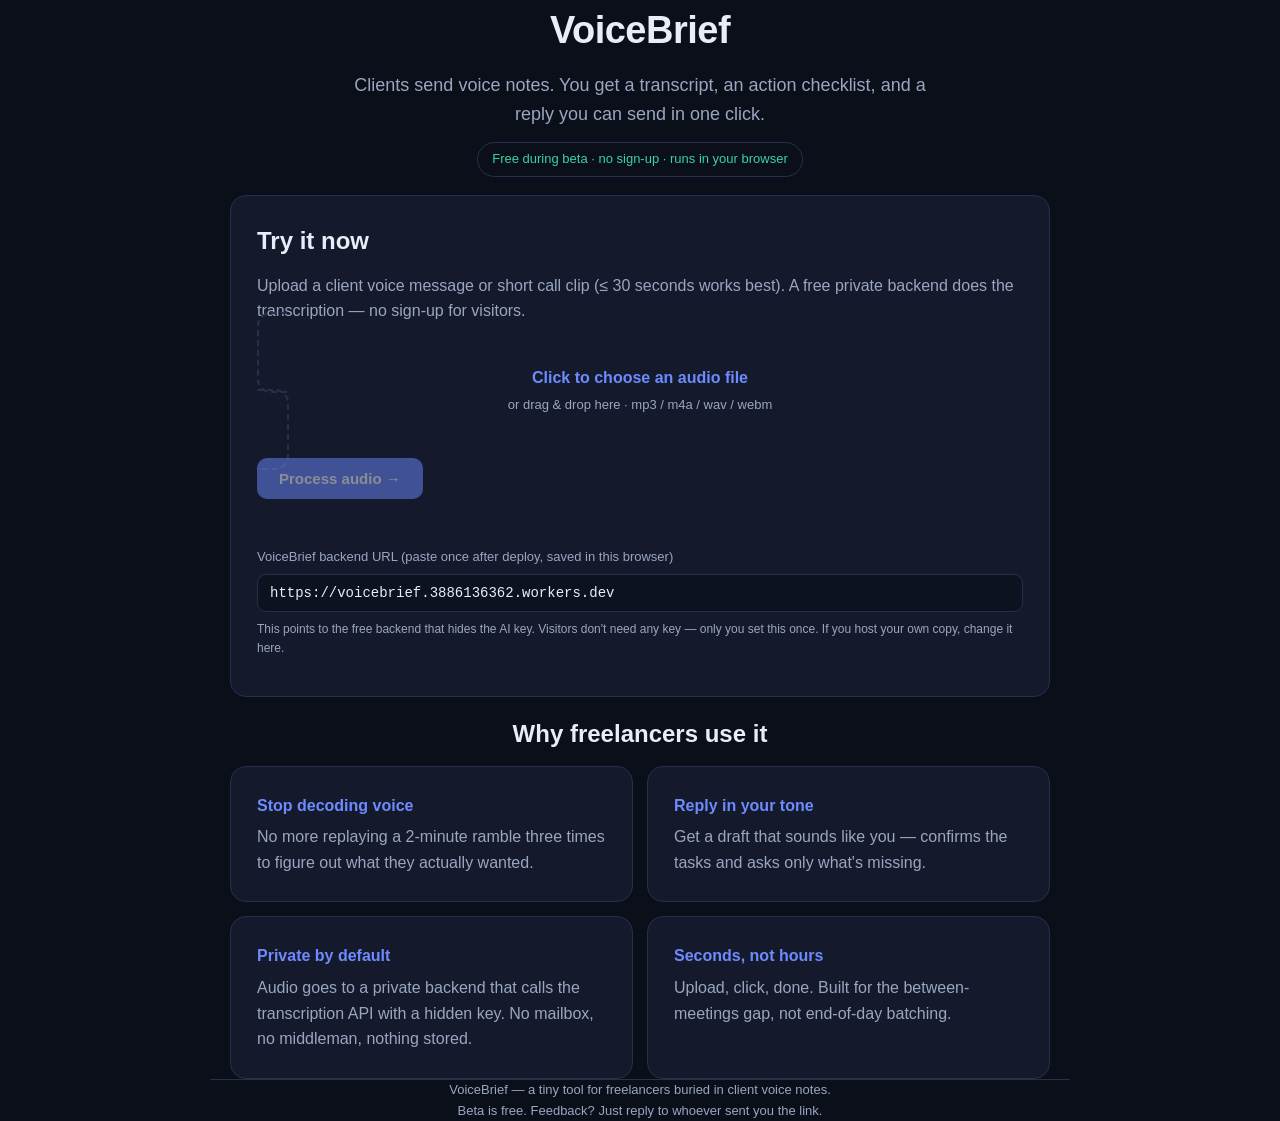
==== commit bb93df68: "feat: pre-fill Worker backend URL" ====
--- a/index.html
+++ b/index.html
@@ -115,7 +115,12 @@
 // backend URL once; it's remembered in this browser.
 const apiInput = document.getElementById('api');
 const SAVED_API = localStorage.getItem('vb_api');
-if (SAVED_API) apiInput.value = SAVED_API;
+if (SAVED_API) {
+  apiInput.value = SAVED_API;
+} else {
+  // Pre-filled: your deployed Worker backend
+  apiInput.value = 'https://voicebrief.3886136362.workers.dev';
+}
 apiInput.addEventListener('change', () => localStorage.setItem('vb_api', apiInput.value.trim()));
 
 const fileInput = document.getElementById('file');
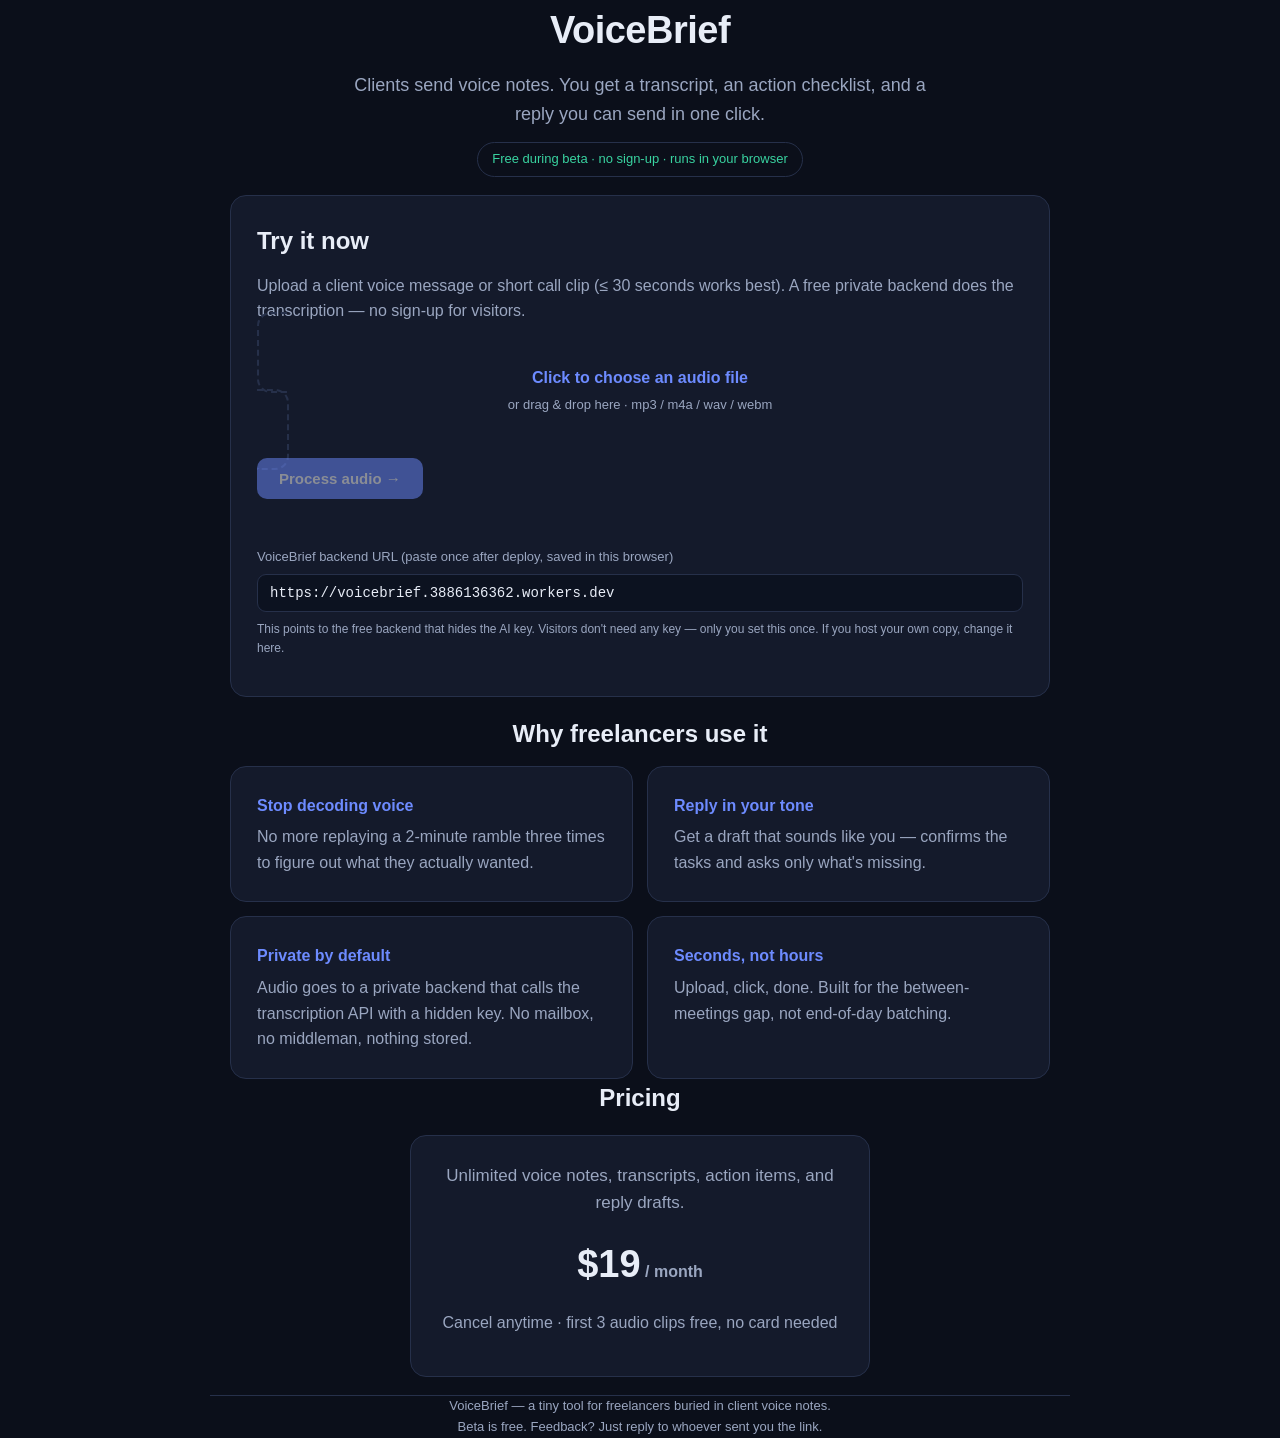
==== commit 116b6f2d: "add PayPal subscribe button + 3-free paywall" ====
--- a/index.html
+++ b/index.html
@@ -105,6 +105,16 @@
   </div>
 </section>
 
+<section class="wrap">
+  <h2 style="text-align:center">Pricing</h2>
+  <div class="card" style="text-align:center;max-width:460px;margin:18px auto">
+    <p style="color:var(--muted);font-size:17px;margin-top:0">Unlimited voice notes, transcripts, action items, and reply drafts.</p>
+    <p style="font-size:38px;font-weight:700;margin:8px 0">$19<span style="font-size:16px;color:var(--muted)"> / month</span></p>
+    <p style="color:var(--muted);margin-bottom:6px">Cancel anytime · first 3 audio clips free, no card needed</p>
+    <div id="paypal-button-container-P-16V273775J018745HNJ6WGAI" style="margin-top:14px;max-width:300px;margin-left:auto;margin-right:auto"></div>
+  </div>
+</section>
+
 <footer class="wrap">
   VoiceBrief — a tiny tool for freelancers buried in client voice notes.<br>
   Beta is free. Feedback? Just reply to whoever sent you the link.
@@ -165,6 +175,17 @@
   const apiUrl = (document.getElementById('api').value.trim() || '').replace(/\/$/, '') + '/process';
   if(!document.getElementById('api').value.trim()){ setStatus('Paste the VoiceBrief backend URL first (see the note above).', true); return; }
   if(!chosenFile){ setStatus('Choose an audio file first.', true); return; }
+
+  // paywall: 3 free uses unless subscribed
+  const paid = localStorage.getItem('vb_paid');
+  const used = parseInt(localStorage.getItem('vb_uses') || '0', 10);
+  if(!paid && used >= 3){
+    setStatus('Free limit reached — subscribe $19/mo for unlimited (button below).', true);
+    const pc = document.getElementById('paypal-button-container-P-16V273775J018745HNJ6WGAI');
+    if(pc) pc.scrollIntoView({behavior:'smooth'});
+    return;
+  }
+
   goBtn.disabled = true;
   try{
     setStatus('Reading audio…');
@@ -177,7 +198,9 @@
     (out.action_items||[]).forEach(it=>{ const li=document.createElement('li'); li.textContent=it; ul.appendChild(li); });
     document.getElementById('reply').textContent = out.reply_draft || '';
     document.getElementById('result').style.display='block';
-    setStatus('Done.');
+    const newUsed = used + 1;
+    localStorage.setItem('vb_uses', String(newUsed));
+    setStatus('Done. ' + (paid ? '' : 'Free uses left: ' + Math.max(0, 3 - newUsed) + '.'));
   }catch(err){
     setStatus(err.message, true);
   }finally{
@@ -190,5 +213,21 @@
   navigator.clipboard.writeText(t).then(()=>{ setStatus('Reply copied.'); });
 });
 </script>
+<script src="https://www.paypal.com/sdk/js?client-id=BAAxyItsTaXijHpq8NBvrle3h6xOpEJ9vc1nl_OvLlwnfe_OoFH8Uz3tGTs9x-p-nI88xGGROfurcvVyig&vault=true&intent=subscription" data-sdk-integration-source="button-factory"></script>
+<script>
+  if (window.paypal) {
+    paypal.Buttons({
+      style: { shape: 'rect', color: 'gold', layout: 'vertical', label: 'subscribe' },
+      createSubscription: function(data, actions) {
+        return actions.subscription.create({ plan_id: 'P-16V273775J018745HNJ6WGAI' });
+      },
+      onApprove: function(data, actions) {
+        localStorage.setItem('vb_paid', '1');
+        alert('Thanks for subscribing! You now have unlimited access.');
+        location.reload();
+      }
+    }).render('#paypal-button-container-P-16V273775J018745HNJ6WGAI');
+  }
+</script>
 </body>
 </html>
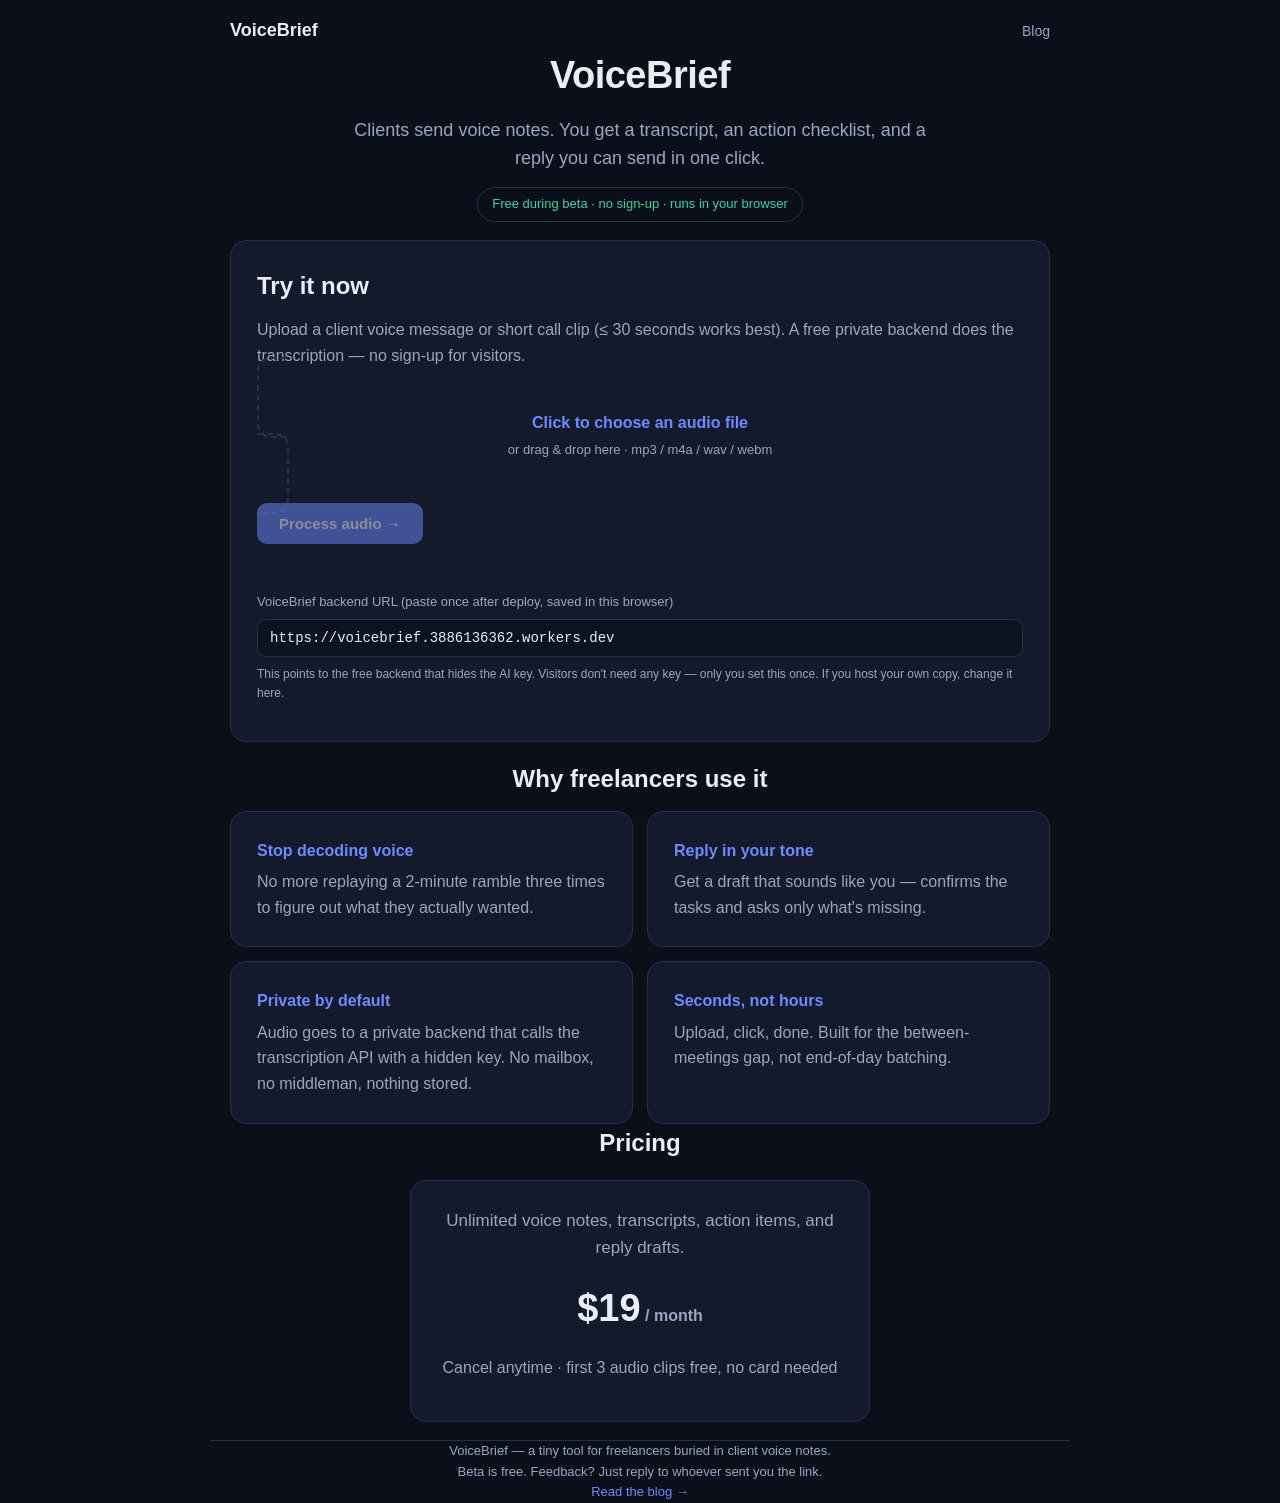
==== commit 705cee88: "Add SEO blog (6 posts) + blog index + VA outreach pack; link blog from landing page" ====
--- a/index.html
+++ b/index.html
@@ -49,10 +49,18 @@
   .feat h3{color:var(--accent);font-size:16px;margin:0 0 6px}
   footer{padding:34px 0 60px;color:var(--muted);font-size:13px;text-align:center;border-top:1px solid var(--line);margin-top:20px}
   .note{font-size:12px;color:var(--muted);margin-top:8px}
+  .topnav{max-width:860px;margin:0 auto;padding:16px 20px 0;display:flex;justify-content:space-between;align-items:center}
+  .topnav .brand{font-weight:700;color:var(--ink);text-decoration:none;font-size:18px}
+  .topnav a.link{color:var(--muted);text-decoration:none;font-size:14px;margin-left:18px}
+  .topnav a.link:hover{color:var(--accent)}
   @media(max-width:620px){.feat{grid-template-columns:1fr}h1{font-size:30px}}
 </style>
 </head>
 <body>
+<nav class="topnav">
+  <a class="brand" href="index.html">VoiceBrief</a>
+  <span><a class="link" href="blog/index.html">Blog</a></span>
+</nav>
 <header class="wrap">
   <h1>VoiceBrief</h1>
   <p class="sub">Clients send voice notes. You get a transcript, an action checklist, and a reply you can send in one click.</p>
@@ -117,7 +125,8 @@
 
 <footer class="wrap">
   VoiceBrief — a tiny tool for freelancers buried in client voice notes.<br>
-  Beta is free. Feedback? Just reply to whoever sent you the link.
+  Beta is free. Feedback? Just reply to whoever sent you the link.<br>
+  <a href="blog/index.html" style="color:var(--accent);text-decoration:none">Read the blog →</a>
 </footer>
 
 <script>
